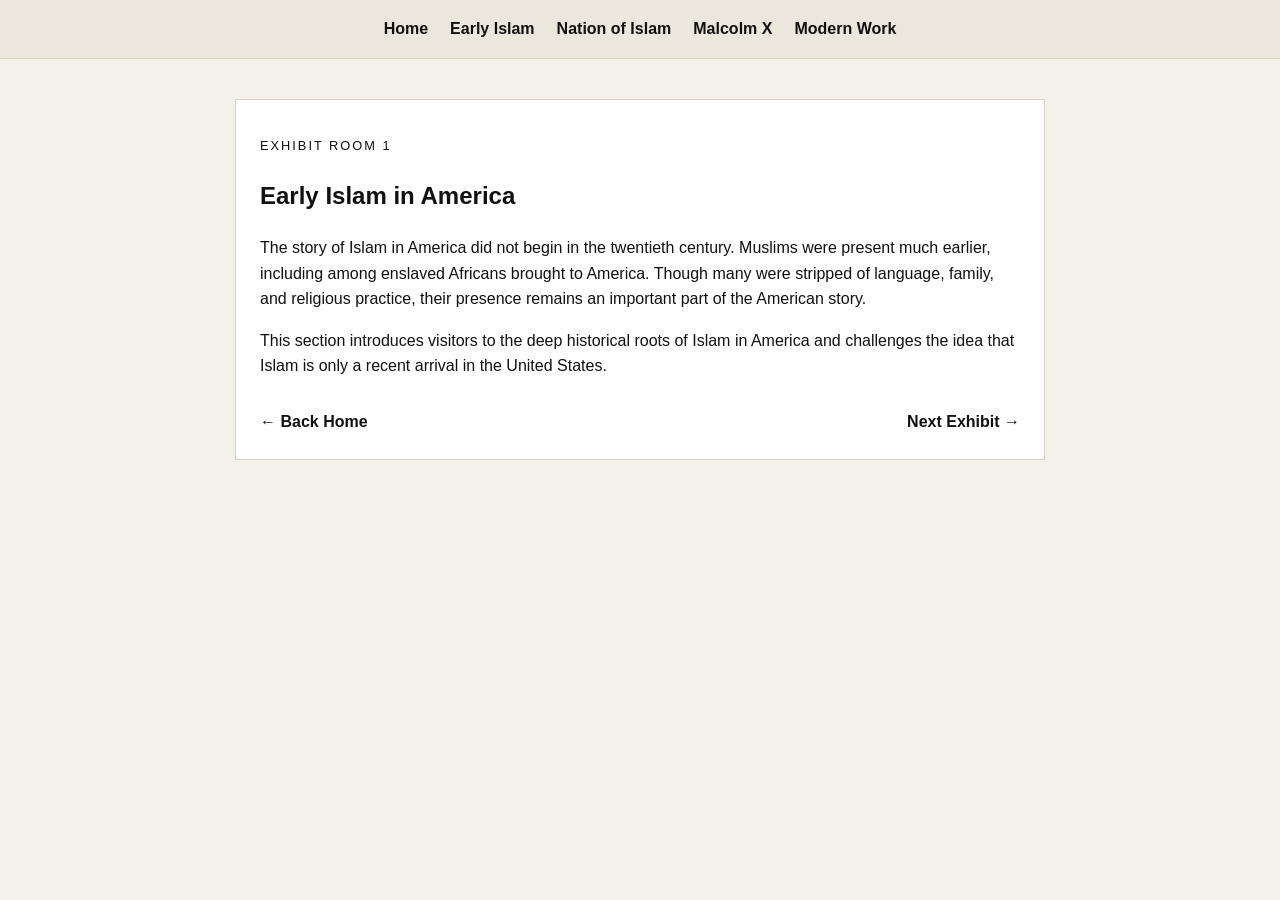
==== early-islam.html @ dbb73921 "Add files via upload" ====
<!DOCTYPE html>
<html lang="en">
<head>
  <meta charset="UTF-8" />
  <meta name="viewport" content="width=device-width, initial-scale=1.0" />
  <title>Early Islam in America</title>
  <link rel="stylesheet" href="style.css" />
</head>
<body>
  <nav class="main-nav">
    <a href="index.html">Home</a>
    <a href="early-islam.html">Early Islam</a>
    <a href="nation-of-islam.html">Nation of Islam</a>
    <a href="malcolm-x.html">Malcolm X</a>
    <a href="modern-work.html">Modern Work</a>
  </nav>

  <main class="exhibit-page">
    <section class="exhibit-panel">
      <p class="exhibit-label">Exhibit Room 1</p>
      <h1>Early Islam in America</h1>
      <p>
        The story of Islam in America did not begin in the twentieth century. Muslims were present much earlier,
        including among enslaved Africans brought to America. Though many were stripped of language, family, and
        religious practice, their presence remains an important part of the American story.
      </p>
      <p>
        This section introduces visitors to the deep historical roots of Islam in America and challenges the idea
        that Islam is only a recent arrival in the United States.
      </p>

      <div class="exhibit-nav">
        <a href="index.html">← Back Home</a>
        <a href="nation-of-islam.html">Next Exhibit →</a>
      </div>
    </section>
  </main>
</body>
</html>
---- style.css ----
* {
  box-sizing: border-box;
}

body {
  margin: 0;
  font-family: Arial, Helvetica, sans-serif;
  background-color: #f4f1ea;
  color: #111;
  line-height: 1.6;
}

.hero {
  padding: 70px 20px 40px;
  text-align: center;
  background: #ffffff;
  border-bottom: 1px solid #d9d3c7;
}

.eyebrow {
  text-transform: uppercase;
  letter-spacing: 2px;
  font-size: 0.8rem;
  margin-bottom: 10px;
}

.hero h1 {
  font-size: 3rem;
  margin: 0;
}

.subtitle {
  font-size: 1.2rem;
  margin-top: 10px;
}

.main-nav {
  display: flex;
  justify-content: center;
  gap: 22px;
  flex-wrap: wrap;
  padding: 16px 20px;
  background: #ece7dc;
  border-bottom: 1px solid #d9d3c7;
}

.main-nav a {
  text-decoration: none;
  color: #111;
  font-weight: bold;
}

.container {
  max-width: 1050px;
  margin: 40px auto;
  padding: 0 20px 60px;
}

.intro-card,
.card,
.exhibit-panel {
  background: white;
  border: 1px solid #d9d3c7;
  padding: 24px;
}

.grid {
  display: grid;
  grid-template-columns: repeat(auto-fit, minmax(240px, 1fr));
  gap: 20px;
  margin-top: 25px;
}

.card h3 {
  margin-top: 0;
}

.card a,
.exhibit-nav a {
  text-decoration: none;
  font-weight: bold;
  color: #111;
}

.exhibit-page {
  max-width: 850px;
  margin: 40px auto;
  padding: 0 20px 60px;
}

.exhibit-label {
  text-transform: uppercase;
  letter-spacing: 2px;
  font-size: 0.8rem;
  margin-bottom: 8px;
}

.exhibit-nav {
  display: flex;
  justify-content: space-between;
  margin-top: 30px;
  gap: 20px;
  flex-wrap: wrap;
}
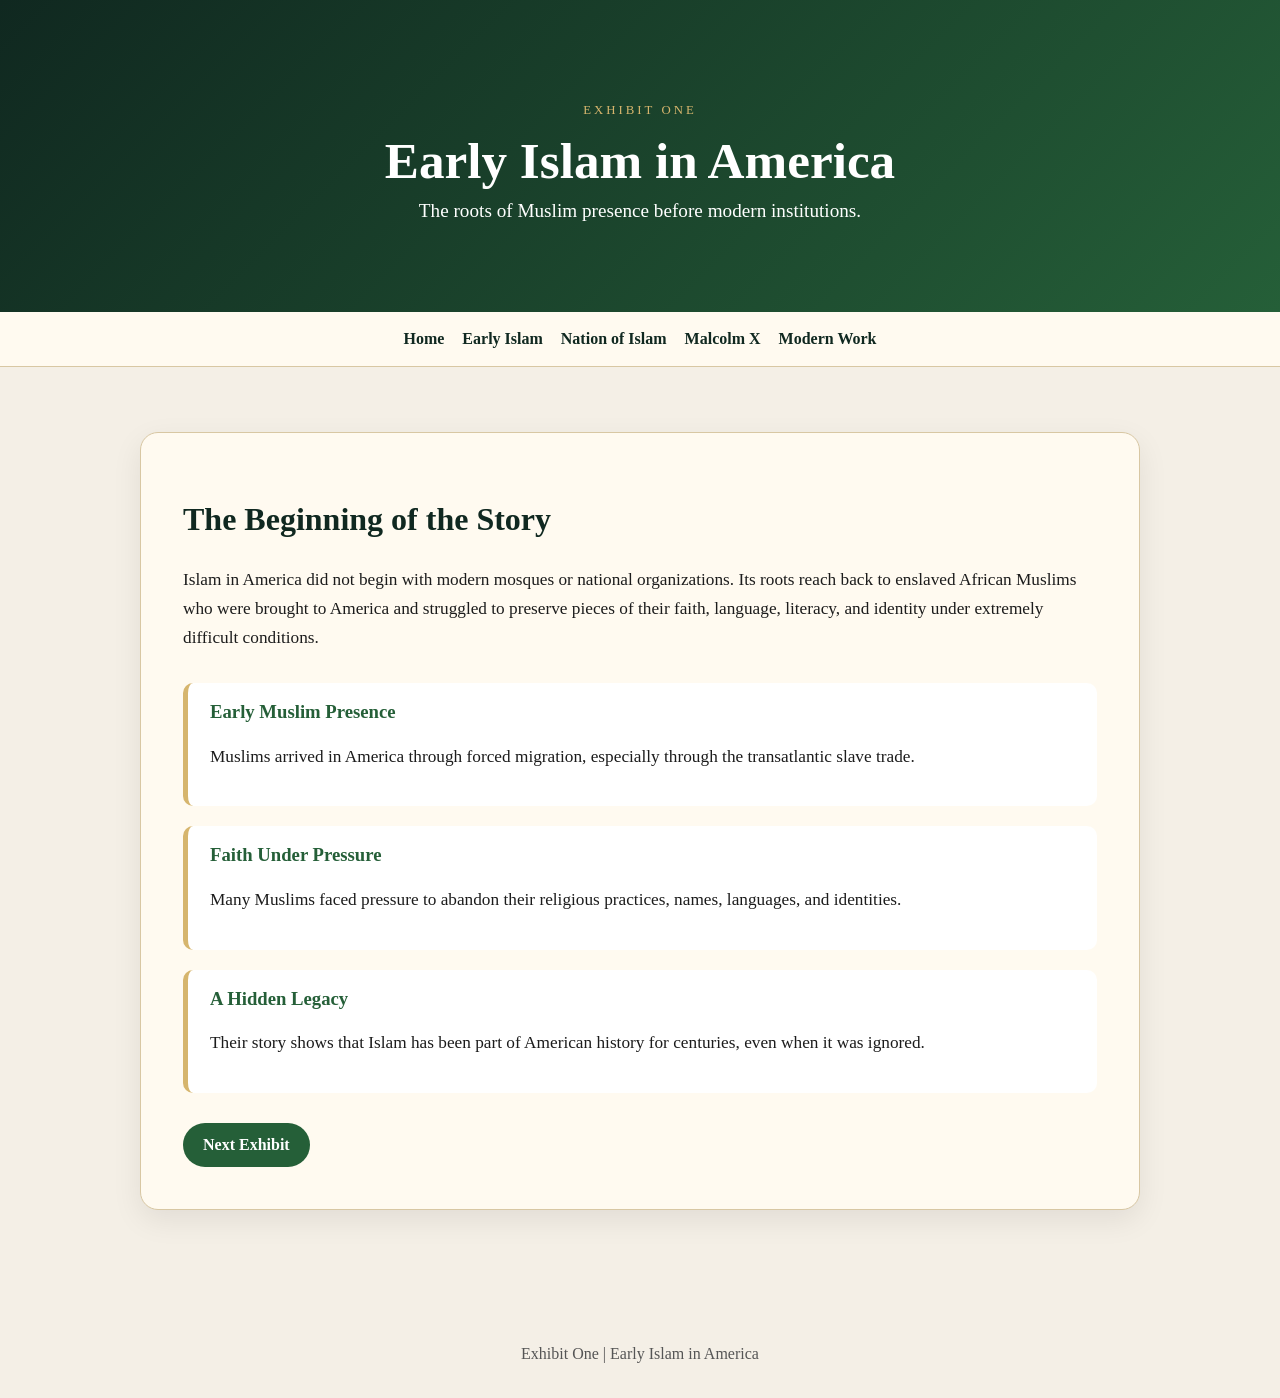
==== commit 47fbedaa: "Refactor early-islam.html structure and content" ====
--- a/early-islam.html
+++ b/early-islam.html
@@ -1,39 +1,64 @@
 <!DOCTYPE html>
 <html lang="en">
 <head>
-  <meta charset="UTF-8" />
-  <meta name="viewport" content="width=device-width, initial-scale=1.0" />
-  <title>Early Islam in America</title>
-  <link rel="stylesheet" href="style.css" />
+    <meta charset="UTF-8">
+    <title>Early Islam in America</title>
+    <link rel="stylesheet" href="style.css">
 </head>
 <body>
-  <nav class="main-nav">
+
+<header class="hero">
+    <p class="eyebrow">Exhibit One</p>
+    <h1>Early Islam in America</h1>
+    <p class="subtitle">The roots of Muslim presence before modern institutions.</p>
+</header>
+
+<nav class="main-nav">
     <a href="index.html">Home</a>
     <a href="early-islam.html">Early Islam</a>
     <a href="nation-of-islam.html">Nation of Islam</a>
     <a href="malcolm-x.html">Malcolm X</a>
     <a href="modern-work.html">Modern Work</a>
-  </nav>
+</nav>
 
-  <main class="exhibit-page">
-    <section class="exhibit-panel">
-      <p class="exhibit-label">Exhibit Room 1</p>
-      <h1>Early Islam in America</h1>
-      <p>
-        The story of Islam in America did not begin in the twentieth century. Muslims were present much earlier,
-        including among enslaved Africans brought to America. Though many were stripped of language, family, and
-        religious practice, their presence remains an important part of the American story.
-      </p>
-      <p>
-        This section introduces visitors to the deep historical roots of Islam in America and challenges the idea
-        that Islam is only a recent arrival in the United States.
-      </p>
+<main class="container">
 
-      <div class="exhibit-nav">
-        <a href="index.html">← Back Home</a>
-        <a href="nation-of-islam.html">Next Exhibit →</a>
-      </div>
-    </section>
-  </main>
+<section class="exhibit-card">
+    <h2>The Beginning of the Story</h2>
+
+    <p>
+        Islam in America did not begin with modern mosques or national organizations. Its roots
+        reach back to enslaved African Muslims who were brought to America and struggled to preserve
+        pieces of their faith, language, literacy, and identity under extremely difficult conditions.
+    </p>
+
+    <div class="timeline">
+        <div class="timeline-item">
+            <h3>Early Muslim Presence</h3>
+            <p>Muslims arrived in America through forced migration, especially through the transatlantic slave trade.</p>
+        </div>
+
+        <div class="timeline-item">
+            <h3>Faith Under Pressure</h3>
+            <p>Many Muslims faced pressure to abandon their religious practices, names, languages, and identities.</p>
+        </div>
+
+        <div class="timeline-item">
+            <h3>A Hidden Legacy</h3>
+            <p>Their story shows that Islam has been part of American history for centuries, even when it was ignored.</p>
+        </div>
+    </div>
+
+    <div class="button-row">
+        <a class="button" href="nation-of-islam.html">Next Exhibit</a>
+    </div>
+</section>
+
+</main>
+
+<footer class="footer">
+    Exhibit One | Early Islam in America
+</footer>
+
 </body>
-</html>+</html>
--- a/style.css
+++ b/style.css
@@ -1,104 +1,143 @@
-* {
-  box-sizing: border-box;
-}
-
 body {
-  margin: 0;
-  font-family: Arial, Helvetica, sans-serif;
-  background-color: #f4f1ea;
-  color: #111;
-  line-height: 1.6;
+    margin: 0;
+    font-family: Georgia, 'Times New Roman', serif;
+    background: #f4efe6;
+    color: #1c1c1c;
 }
 
 .hero {
-  padding: 70px 20px 40px;
-  text-align: center;
-  background: #ffffff;
-  border-bottom: 1px solid #d9d3c7;
+    background: linear-gradient(135deg, #102820, #255f38);
+    color: white;
+    text-align: center;
+    padding: 90px 20px;
 }
 
 .eyebrow {
-  text-transform: uppercase;
-  letter-spacing: 2px;
-  font-size: 0.8rem;
-  margin-bottom: 10px;
+    text-transform: uppercase;
+    letter-spacing: 3px;
+    font-size: 0.8rem;
+    color: #d6b56d;
 }
 
 .hero h1 {
-  font-size: 3rem;
-  margin: 0;
+    font-size: 3.2rem;
+    margin: 10px 0;
 }
 
 .subtitle {
-  font-size: 1.2rem;
-  margin-top: 10px;
+    font-size: 1.2rem;
+    max-width: 700px;
+    margin: auto;
 }
 
 .main-nav {
-  display: flex;
-  justify-content: center;
-  gap: 22px;
-  flex-wrap: wrap;
-  padding: 16px 20px;
-  background: #ece7dc;
-  border-bottom: 1px solid #d9d3c7;
+    display: flex;
+    justify-content: center;
+    flex-wrap: wrap;
+    gap: 18px;
+    background: #fffaf0;
+    padding: 18px;
+    border-bottom: 1px solid #d8c7a3;
+    position: sticky;
+    top: 0;
 }
 
 .main-nav a {
-  text-decoration: none;
-  color: #111;
-  font-weight: bold;
+    color: #102820;
+    text-decoration: none;
+    font-weight: bold;
+}
+
+.main-nav a:hover {
+    color: #9a6b1f;
 }
 
 .container {
-  max-width: 1050px;
-  margin: 40px auto;
-  padding: 0 20px 60px;
+    max-width: 1000px;
+    margin: 45px auto;
+    padding: 20px;
 }
 
-.intro-card,
-.card,
-.exhibit-panel {
-  background: white;
-  border: 1px solid #d9d3c7;
-  padding: 24px;
+.exhibit-card {
+    background: #fffaf0;
+    padding: 42px;
+    border-radius: 18px;
+    border: 1px solid #d8c7a3;
+    box-shadow: 0 10px 30px rgba(0,0,0,0.08);
+    margin-bottom: 35px;
 }
 
-.grid {
-  display: grid;
-  grid-template-columns: repeat(auto-fit, minmax(240px, 1fr));
-  gap: 20px;
-  margin-top: 25px;
+.exhibit-card h2 {
+    font-size: 2rem;
+    color: #102820;
 }
 
-.card h3 {
-  margin-top: 0;
+.exhibit-card p {
+    font-size: 1.08rem;
+    line-height: 1.7;
 }
 
-.card a,
-.exhibit-nav a {
-  text-decoration: none;
-  font-weight: bold;
-  color: #111;
+.timeline {
+    display: grid;
+    gap: 20px;
+    margin-top: 30px;
 }
 
-.exhibit-page {
-  max-width: 850px;
-  margin: 40px auto;
-  padding: 0 20px 60px;
+.timeline-item {
+    border-left: 5px solid #d6b56d;
+    padding: 18px 22px;
+    background: white;
+    border-radius: 10px;
 }
 
-.exhibit-label {
-  text-transform: uppercase;
-  letter-spacing: 2px;
-  font-size: 0.8rem;
-  margin-bottom: 8px;
+.timeline-item h3 {
+    margin-top: 0;
+    color: #255f38;
 }
 
-.exhibit-nav {
-  display: flex;
-  justify-content: space-between;
-  margin-top: 30px;
-  gap: 20px;
-  flex-wrap: wrap;
-}+.quote-box {
+    background: #102820;
+    color: white;
+    padding: 25px;
+    border-radius: 14px;
+    margin: 30px 0;
+    font-size: 1.2rem;
+}
+
+.button-row {
+    margin-top: 30px;
+}
+
+.button {
+    display: inline-block;
+    background: #255f38;
+    color: white;
+    padding: 13px 20px;
+    border-radius: 999px;
+    text-decoration: none;
+    font-weight: bold;
+}
+
+.button:hover {
+    background: #102820;
+}
+
+.visual-block {
+    height: 220px;
+    border-radius: 16px;
+    background: linear-gradient(135deg, #d6b56d, #fff4cf, #255f38);
+    display: flex;
+    align-items: center;
+    justify-content: center;
+    color: #102820;
+    font-size: 1.4rem;
+    font-weight: bold;
+    text-align: center;
+    margin: 30px 0;
+}
+
+.footer {
+    text-align: center;
+    padding: 35px;
+    color: #555;
+}
